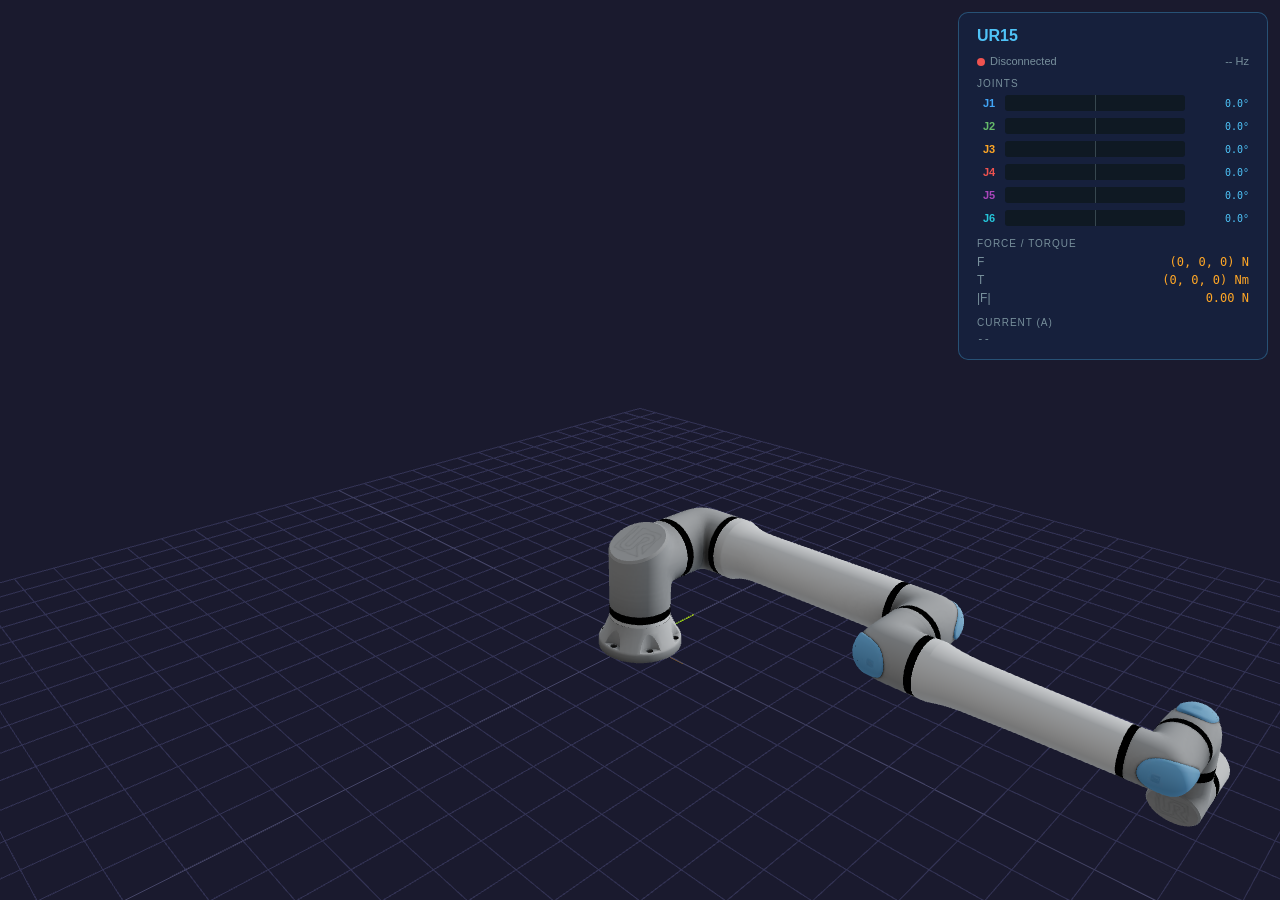
==== src/ur15_dashboard/static/index.html @ 6cba0d87 "initialized ur15 dashboard" ====
<!DOCTYPE html>
<html lang="en">
<head>
    <meta charset="UTF-8">
    <meta name="viewport" content="width=device-width, initial-scale=1.0">
    <title>UR15 Dashboard</title>
    <style>
        * { margin: 0; padding: 0; box-sizing: border-box; }
        body { background: #1a1a2e; color: #e0e0e0; font-family: 'Segoe UI', sans-serif; overflow: hidden; }
        #viewer { display: block; width: 100vw; height: 100vh; }

        #panel {
            display: none; position: fixed; top: 12px; right: 12px;
            background: rgba(22, 33, 62, 0.92); border: 1px solid rgba(79, 195, 247, 0.3);
            border-radius: 10px; padding: 14px 18px; min-width: 310px; max-width: 400px;
            backdrop-filter: blur(8px); z-index: 10; font-size: 13px;
        }
        #panel h2 { font-size: 16px; color: #4fc3f7; margin-bottom: 8px; }

        .status-row { display: flex; gap: 12px; margin-bottom: 10px; }
        .status-dot {
            display: inline-block; width: 8px; height: 8px;
            border-radius: 50%; margin-right: 5px; vertical-align: middle;
        }
        .status-dot.connected { background: #66bb6a; }
        .status-dot.disconnected { background: #ef5350; }

        .section { margin-top: 10px; }
        .section-title {
            font-size: 10px; color: #78909c; text-transform: uppercase;
            letter-spacing: 1px; margin-bottom: 4px;
        }

        .joint-row {
            display: flex; align-items: center; gap: 4px;
            margin-bottom: 3px; height: 20px;
        }
        .joint-label { width: 24px; font-size: 11px; font-weight: 600; flex-shrink: 0; text-align: center; }
        .joint-bar-bg {
            flex: 1; height: 16px; background: #0f1923; border-radius: 3px;
            position: relative; overflow: hidden;
        }
        .joint-bar {
            height: 100%; border-radius: 3px;
            transition: width 0.06s ease-out; position: absolute; top: 0;
        }
        .joint-bar.positive { left: 50%; }
        .joint-bar.negative { right: 50%; }
        .joint-center {
            position: absolute; left: 50%; top: 0; bottom: 0;
            width: 1px; background: #37474f; z-index: 2;
        }
        .joint-val {
            width: 60px; text-align: right; font-size: 10px;
            font-family: 'Consolas', monospace; color: #4fc3f7;
        }

        .info-row {
            display: flex; justify-content: space-between;
            padding: 2px 0; font-size: 12px;
        }
        .info-label { color: #78909c; }
        .info-value { color: #66bb6a; font-family: 'Consolas', monospace; }
        .info-value.force { color: #ffa726; }

        #loading {
            position: fixed; top: 50%; left: 50%;
            transform: translate(-50%, -50%);
            color: #4fc3f7; font-size: 18px; text-align: center;
        }
        .spinner {
            border: 3px solid rgba(79,195,247,0.15);
            border-top: 3px solid #4fc3f7;
            border-radius: 50%; width: 40px; height: 40px;
            animation: spin 1s linear infinite; margin: 0 auto 15px;
        }
        @keyframes spin { to { transform: rotate(360deg); } }
    </style>
    <script type="importmap">
    {
        "imports": {
            "three": "./vendor/three.module.js",
            "three/addons/": "./vendor/addons/",
            "three/examples/jsm/": "./vendor/addons/"
        }
    }
    </script>
</head>
<body>
    <canvas id="viewer"></canvas>
    <div id="loading"><div class="spinner"></div>Loading UR15 model...</div>

    <div id="panel">
        <h2>UR15</h2>
        <div class="status-row">
            <div><span class="status-dot disconnected" id="connDot"></span><span id="connText" style="font-size:11px;color:#78909c;">Disconnected</span></div>
            <div style="margin-left:auto;"><span id="rateVal" style="font-size:11px;color:#78909c;">-- Hz</span></div>
        </div>

        <div class="section">
            <div class="section-title">Joints</div>
            <div id="joints"></div>
        </div>

        <div class="section">
            <div class="section-title">Force / Torque</div>
            <div class="info-row"><span class="info-label">F</span><span class="info-value force" id="fVal">(0, 0, 0) N</span></div>
            <div class="info-row"><span class="info-label">T</span><span class="info-value force" id="tVal">(0, 0, 0) Nm</span></div>
            <div class="info-row"><span class="info-label">|F|</span><span class="info-value force" id="fMag">0.00 N</span></div>
        </div>

        <div class="section">
            <div class="section-title">Current (A)</div>
            <div id="effortDisplay" style="font-family:monospace;font-size:11px;color:#78909c;">--</div>
        </div>
    </div>

    <script type="module">
        import * as THREE from 'three';
        import { OrbitControls } from 'three/addons/controls/OrbitControls.js';
        import URDFLoader from './vendor/URDFLoader.js';

        const URDF_PATH = 'robot/model.urdf';
        const JOINT_NAMES = [
            'shoulder_pan_joint', 'shoulder_lift_joint', 'elbow_joint',
            'wrist_1_joint', 'wrist_2_joint', 'wrist_3_joint'
        ];
        const SHORT_NAMES = ['J1','J2','J3','J4','J5','J6'];
        const COLORS = ['#42a5f5','#66bb6a','#ffa726','#ef5350','#ab47bc','#26c6da'];
        const JOINT_RANGE_DEG = 360; // ±180

        // Build joint bar rows
        function buildJointRows() {
            const c = document.getElementById('joints');
            for (let i = 0; i < 6; i++) {
                c.innerHTML += `<div class="joint-row">
                    <div class="joint-label" style="color:${COLORS[i]}">${SHORT_NAMES[i]}</div>
                    <div class="joint-bar-bg"><div class="joint-center"></div>
                        <div class="joint-bar" id="jbar${i}" style="width:0%"></div></div>
                    <div class="joint-val" id="jval${i}">0.0°</div></div>`;
            }
        }
        buildJointRows();

        // Scene
        const scene = new THREE.Scene();
        scene.background = new THREE.Color(0x1a1a2e);

        const camera = new THREE.PerspectiveCamera(50, window.innerWidth / window.innerHeight, 0.01, 100);
        camera.up.set(0, 0, 1);
        camera.position.set(1.5, -1.5, 1.2);

        const canvas = document.getElementById('viewer');
        const renderer = new THREE.WebGLRenderer({ canvas, antialias: true });
        renderer.setSize(window.innerWidth, window.innerHeight);
        renderer.setPixelRatio(window.devicePixelRatio);
        renderer.shadowMap.enabled = true;
        renderer.shadowMap.type = THREE.PCFSoftShadowMap;
        renderer.outputColorSpace = THREE.SRGBColorSpace;
        renderer.toneMapping = THREE.ACESFilmicToneMapping;
        renderer.toneMappingExposure = 1.2;

        const controls = new OrbitControls(camera, renderer.domElement);
        controls.enableDamping = true;
        controls.dampingFactor = 0.1;
        controls.target.set(0, 0, 0.5);
        controls.update();

        // Lighting
        scene.add(new THREE.AmbientLight(0xffffff, 0.6));
        scene.add(new THREE.HemisphereLight(0xb0d4f1, 0x404040, 0.8));
        const d1 = new THREE.DirectionalLight(0xffffff, 1.5);
        d1.position.set(3, 5, 3); d1.castShadow = true;
        d1.shadow.mapSize.set(2048, 2048); scene.add(d1);
        const d2 = new THREE.DirectionalLight(0xffffff, 0.5);
        d2.position.set(-2, 3, -1); scene.add(d2);
        const d3 = new THREE.DirectionalLight(0xffffff, 0.3);
        d3.position.set(0, -1, 3); scene.add(d3);

        // Grid + ground (Z-up)
        const grid = new THREE.GridHelper(3, 30, 0x444466, 0x333355);
        grid.rotation.x = Math.PI / 2; scene.add(grid);
        scene.add(new THREE.AxesHelper(0.2));
        const ground = new THREE.Mesh(
            new THREE.PlaneGeometry(3, 3),
            new THREE.ShadowMaterial({ opacity: 0.3 })
        );
        ground.receiveShadow = true; scene.add(ground);

        // Load URDF
        let robot = null;
        const loader = new URDFLoader();
        loader.load(URDF_PATH, (result) => {
            robot = result;
            scene.add(robot);
            robot.traverse((child) => {
                if (child.isMesh && child.material) {
                    child.castShadow = true;
                    child.receiveShadow = true;
                }
            });
            document.getElementById('loading').style.display = 'none';
            document.getElementById('panel').style.display = 'block';
        }, undefined, (err) => {
            document.getElementById('loading').innerHTML =
                '<div style="color:#ff5252;">Failed to load 3D model<br>' + err + '</div>';
        });

        window.addEventListener('resize', () => {
            camera.aspect = window.innerWidth / window.innerHeight;
            camera.updateProjectionMatrix();
            renderer.setSize(window.innerWidth, window.innerHeight);
        });

        // UI update helpers
        function updateBar(idx, deg) {
            const bar = document.getElementById(`jbar${idx}`);
            const halfRange = JOINT_RANGE_DEG / 2;
            const pct = Math.min(Math.abs(deg) / halfRange * 50, 50);
            bar.style.width = pct + '%';
            bar.className = 'joint-bar ' + (deg >= 0 ? 'positive' : 'negative');
            bar.style.background = `linear-gradient(${deg >= 0 ? '90deg' : '270deg'}, ${COLORS[idx]}88, ${COLORS[idx]})`;
            document.getElementById(`jval${idx}`).textContent = deg.toFixed(1) + '°';
        }

        function onState(s) {
            for (let i = 0; i < 6; i++) updateBar(i, s.joints_deg[i]);

            // F/T
            if (s.ft) {
                const f = s.ft.force, t = s.ft.torque;
                document.getElementById('fVal').textContent = `(${f.x}, ${f.y}, ${f.z}) N`;
                document.getElementById('tVal').textContent = `(${t.x}, ${t.y}, ${t.z}) Nm`;
                document.getElementById('fMag').textContent = s.ft.force_mag + ' N';
            }

            // Effort / current
            if (s.effort && s.effort.length) {
                document.getElementById('effortDisplay').textContent =
                    s.effort.map((e, i) => `${SHORT_NAMES[i]}: ${e.toFixed(2)}`).join('  ');
            }

            // Rate
            document.getElementById('rateVal').textContent = (s.rate || '--') + ' Hz';

            // Update 3D model
            if (robot && s.joints_rad) {
                for (let i = 0; i < JOINT_NAMES.length; i++)
                    robot.setJointValue(JOINT_NAMES[i], s.joints_rad[i]);
            }
        }

        // SSE Connection
        function connectSSE() {
            const dot = document.getElementById('connDot');
            const txt = document.getElementById('connText');
            const src = new EventSource('/api/events');
            src.onopen = () => { dot.className = 'status-dot connected'; txt.textContent = 'Server'; };
            src.onmessage = (e) => {
                try {
                    const data = JSON.parse(e.data);
                    if (data.connected) {
                        dot.className = 'status-dot connected';
                        txt.textContent = 'Connected';
                    }
                    onState(data);
                } catch(x) {}
            };
            src.onerror = () => {
                dot.className = 'status-dot disconnected';
                txt.textContent = 'Disconnected';
                src.close();
                setTimeout(connectSSE, 2000);
            };
        }
        connectSSE();

        // Render loop
        (function animate() {
            requestAnimationFrame(animate);
            controls.update();
            renderer.render(scene, camera);
        })();
    </script>
</body>
</html>
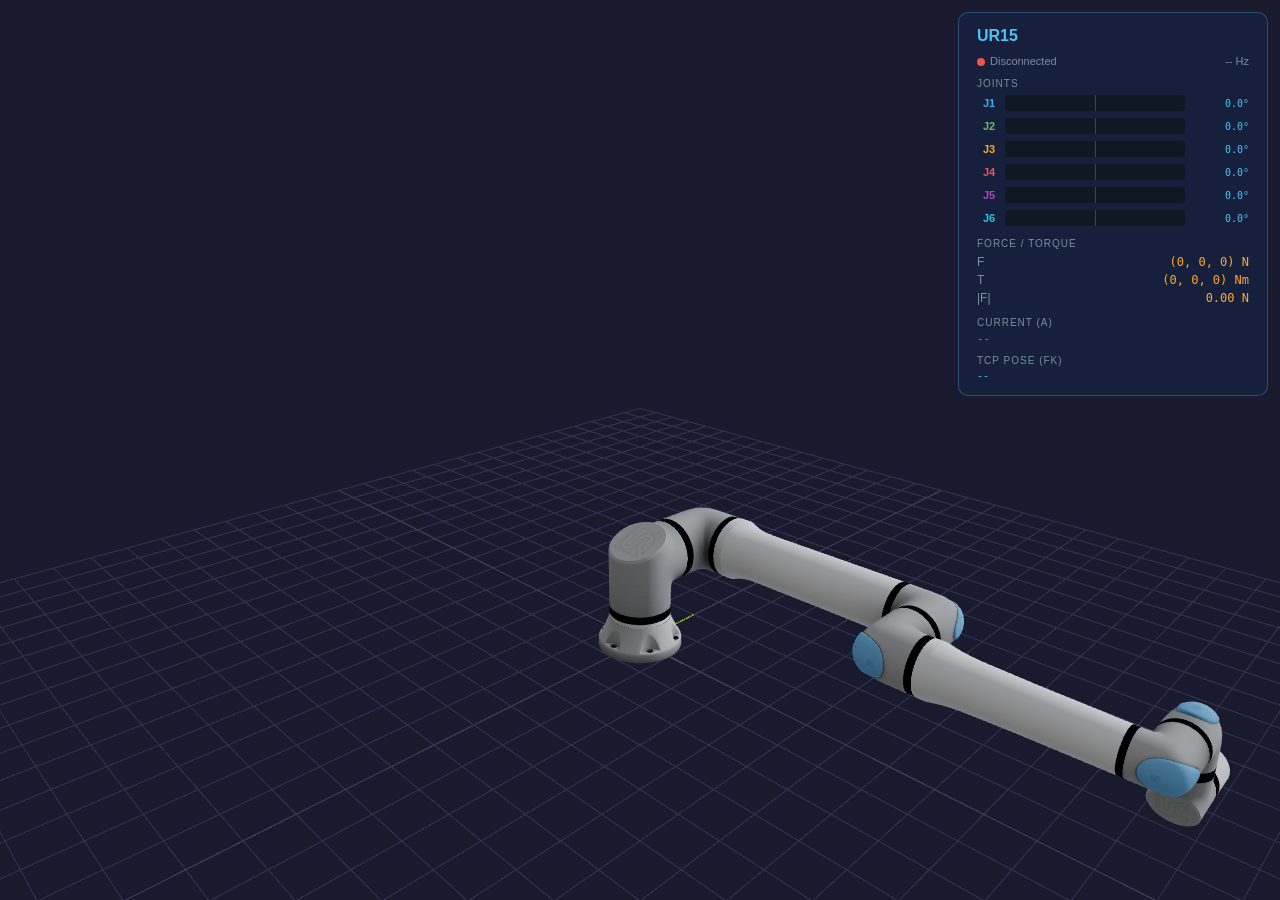
==== commit 8b19f6b3: "added tcp pose calculation to ur15 dashboard" ====
--- a/src/ur15_dashboard/static/index.html
+++ b/src/ur15_dashboard/static/index.html
@@ -113,6 +113,11 @@
             <div class="section-title">Current (A)</div>
             <div id="effortDisplay" style="font-family:monospace;font-size:11px;color:#78909c;">--</div>
         </div>
+
+        <div class="section">
+            <div class="section-title">TCP Pose (FK)</div>
+            <div id="tcpDisplay" style="font-family:monospace;font-size:10px;color:#4fc3f7;white-space:pre;">--</div>
+        </div>
     </div>
 
     <script type="module">
@@ -181,6 +186,11 @@
         const grid = new THREE.GridHelper(3, 30, 0x444466, 0x333355);
         grid.rotation.x = Math.PI / 2; scene.add(grid);
         scene.add(new THREE.AxesHelper(0.2));
+
+        // TCP coordinate frame (axes at tool0)
+        const tcpAxes = new THREE.AxesHelper(0.12);
+        tcpAxes.visible = false;
+        scene.add(tcpAxes);
         const ground = new THREE.Mesh(
             new THREE.PlaneGeometry(3, 3),
             new THREE.ShadowMaterial({ opacity: 0.3 })
@@ -247,6 +257,43 @@
             if (robot && s.joints_rad) {
                 for (let i = 0; i < JOINT_NAMES.length; i++)
                     robot.setJointValue(JOINT_NAMES[i], s.joints_rad[i]);
+            }
+
+            // Update TCP axes from FK 4x4 matrix
+            if (s.tcp_matrix) {
+                const m = s.tcp_matrix;
+                tcpAxes.matrix.set(
+                    m[0][0], m[0][1], m[0][2], m[0][3],
+                    m[1][0], m[1][1], m[1][2], m[1][3],
+                    m[2][0], m[2][1], m[2][2], m[2][3],
+                    m[3][0], m[3][1], m[3][2], m[3][3]
+                );
+                tcpAxes.matrixAutoUpdate = false;
+                tcpAxes.matrixWorldNeedsUpdate = true;
+                tcpAxes.visible = true;
+
+                // Quaternion from rotation matrix
+                const R = [[m[0][0],m[0][1],m[0][2]],[m[1][0],m[1][1],m[1][2]],[m[2][0],m[2][1],m[2][2]]];
+                const tr = R[0][0]+R[1][1]+R[2][2];
+                let qx,qy,qz,qw;
+                if(tr>0){const s=2*Math.sqrt(tr+1);qw=0.25*s;qx=(R[2][1]-R[1][2])/s;qy=(R[0][2]-R[2][0])/s;qz=(R[1][0]-R[0][1])/s;}
+                else if(R[0][0]>R[1][1]&&R[0][0]>R[2][2]){const s=2*Math.sqrt(1+R[0][0]-R[1][1]-R[2][2]);qw=(R[2][1]-R[1][2])/s;qx=0.25*s;qy=(R[0][1]+R[1][0])/s;qz=(R[0][2]+R[2][0])/s;}
+                else if(R[1][1]>R[2][2]){const s=2*Math.sqrt(1+R[1][1]-R[0][0]-R[2][2]);qw=(R[0][2]-R[2][0])/s;qx=(R[0][1]+R[1][0])/s;qy=0.25*s;qz=(R[1][2]+R[2][1])/s;}
+                else{const s=2*Math.sqrt(1+R[2][2]-R[0][0]-R[1][1]);qw=(R[1][0]-R[0][1])/s;qx=(R[0][2]+R[2][0])/s;qy=(R[1][2]+R[2][1])/s;qz=0.25*s;}
+
+                // RPY (ZYX Euler) from rotation matrix
+                const sy = Math.sqrt(R[0][0]*R[0][0]+R[1][0]*R[1][0]);
+                let roll,pitch,yaw;
+                if(sy>1e-6){roll=Math.atan2(R[2][1],R[2][2]);pitch=Math.atan2(-R[2][0],sy);yaw=Math.atan2(R[1][0],R[0][0]);}
+                else{roll=Math.atan2(-R[1][2],R[1][1]);pitch=Math.atan2(-R[2][0],sy);yaw=0;}
+                const deg=v=>((v*180/Math.PI).toFixed(2));
+
+                const fmt = v => v.toFixed(4).padStart(8);
+                document.getElementById('tcpDisplay').textContent =
+                    `Pos:  (${m[0][3].toFixed(4)}, ${m[1][3].toFixed(4)}, ${m[2][3].toFixed(4)}) m\n` +
+                    `Quat: (${qx.toFixed(5)}, ${qy.toFixed(5)}, ${qz.toFixed(5)}, ${qw.toFixed(5)})\n` +
+                    `RPY:  (${deg(roll)}, ${deg(pitch)}, ${deg(yaw)})°\n` +
+                    m.map(r => r.map(fmt).join(' ')).join('\n');
             }
         }
 
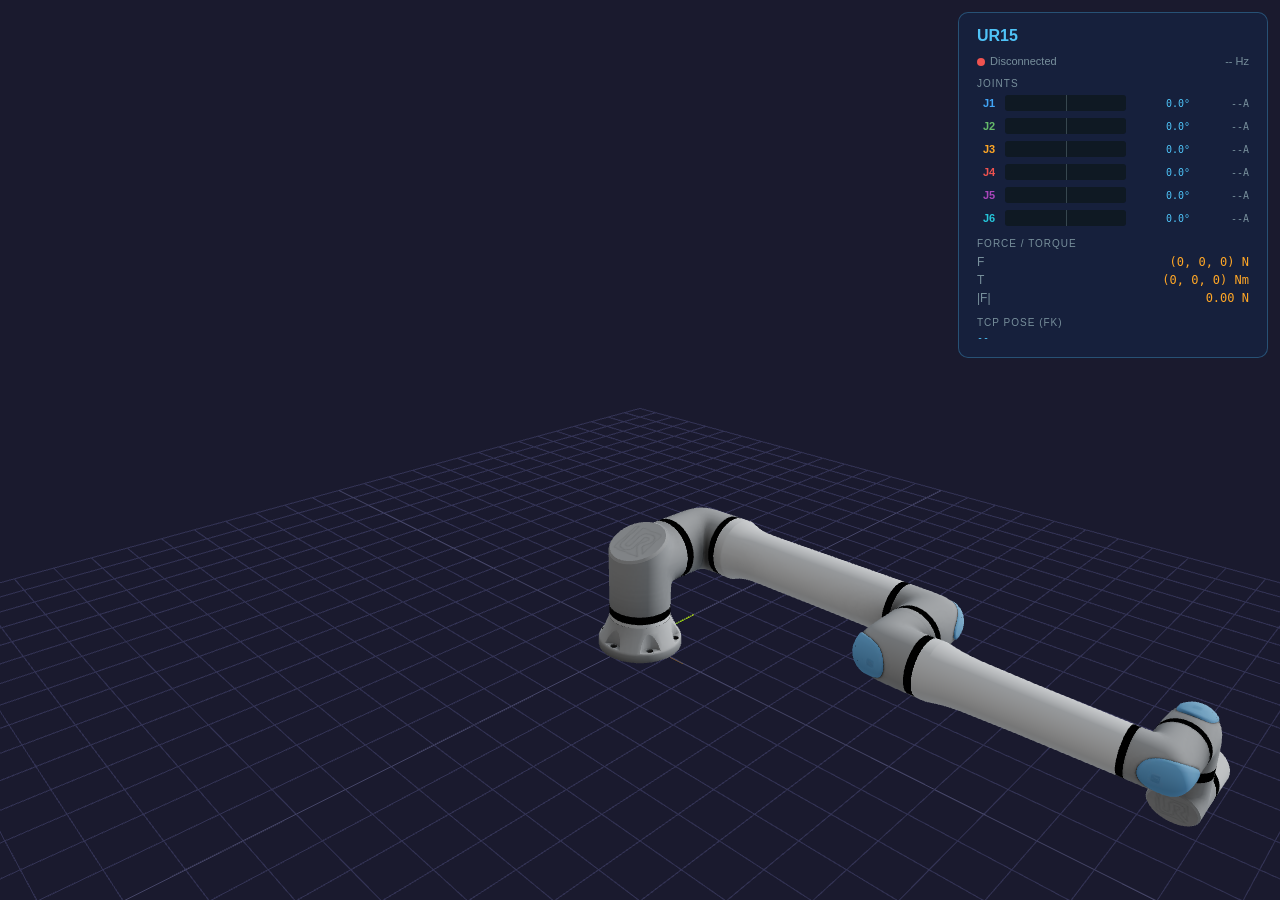
==== commit 59d63b5a: "fixed some small issue on the ur15 dashboard" ====
--- a/src/ur15_dashboard/static/index.html
+++ b/src/ur15_dashboard/static/index.html
@@ -110,11 +110,6 @@
         </div>
 
         <div class="section">
-            <div class="section-title">Current (A)</div>
-            <div id="effortDisplay" style="font-family:monospace;font-size:11px;color:#78909c;">--</div>
-        </div>
-
-        <div class="section">
             <div class="section-title">TCP Pose (FK)</div>
             <div id="tcpDisplay" style="font-family:monospace;font-size:10px;color:#4fc3f7;white-space:pre;">--</div>
         </div>
@@ -132,7 +127,9 @@
         ];
         const SHORT_NAMES = ['J1','J2','J3','J4','J5','J6'];
         const COLORS = ['#42a5f5','#66bb6a','#ffa726','#ef5350','#ab47bc','#26c6da'];
-        const JOINT_RANGE_DEG = 360; // ±180
+        // Per-joint range in degrees (from URDF limits)
+        // J1,J2: ±360, J3(elbow): ±180, J4,J5,J6: ±360
+        const JOINT_RANGE_DEG = [360, 360, 180, 360, 360, 360];
 
         // Build joint bar rows
         function buildJointRows() {
@@ -142,7 +139,8 @@
                     <div class="joint-label" style="color:${COLORS[i]}">${SHORT_NAMES[i]}</div>
                     <div class="joint-bar-bg"><div class="joint-center"></div>
                         <div class="joint-bar" id="jbar${i}" style="width:0%"></div></div>
-                    <div class="joint-val" id="jval${i}">0.0°</div></div>`;
+                    <div class="joint-val" id="jval${i}">0.0°</div>
+                    <div class="joint-val" id="jeff${i}" style="color:#78909c;width:55px;">--A</div></div>`;
             }
         }
         buildJointRows();
@@ -225,7 +223,7 @@
         // UI update helpers
         function updateBar(idx, deg) {
             const bar = document.getElementById(`jbar${idx}`);
-            const halfRange = JOINT_RANGE_DEG / 2;
+            const halfRange = JOINT_RANGE_DEG[idx] / 2;
             const pct = Math.min(Math.abs(deg) / halfRange * 50, 50);
             bar.style.width = pct + '%';
             bar.className = 'joint-bar ' + (deg >= 0 ? 'positive' : 'negative');
@@ -234,7 +232,11 @@
         }
 
         function onState(s) {
-            for (let i = 0; i < 6; i++) updateBar(i, s.joints_deg[i]);
+            for (let i = 0; i < 6; i++) {
+                updateBar(i, s.joints_deg[i]);
+                if (s.effort && s.effort[i] !== undefined)
+                    document.getElementById(`jeff${i}`).textContent = s.effort[i].toFixed(2) + 'A';
+            }
 
             // F/T
             if (s.ft) {
@@ -242,12 +244,6 @@
                 document.getElementById('fVal').textContent = `(${f.x}, ${f.y}, ${f.z}) N`;
                 document.getElementById('tVal').textContent = `(${t.x}, ${t.y}, ${t.z}) Nm`;
                 document.getElementById('fMag').textContent = s.ft.force_mag + ' N';
-            }
-
-            // Effort / current
-            if (s.effort && s.effort.length) {
-                document.getElementById('effortDisplay').textContent =
-                    s.effort.map((e, i) => `${SHORT_NAMES[i]}: ${e.toFixed(2)}`).join('  ');
             }
 
             // Rate
